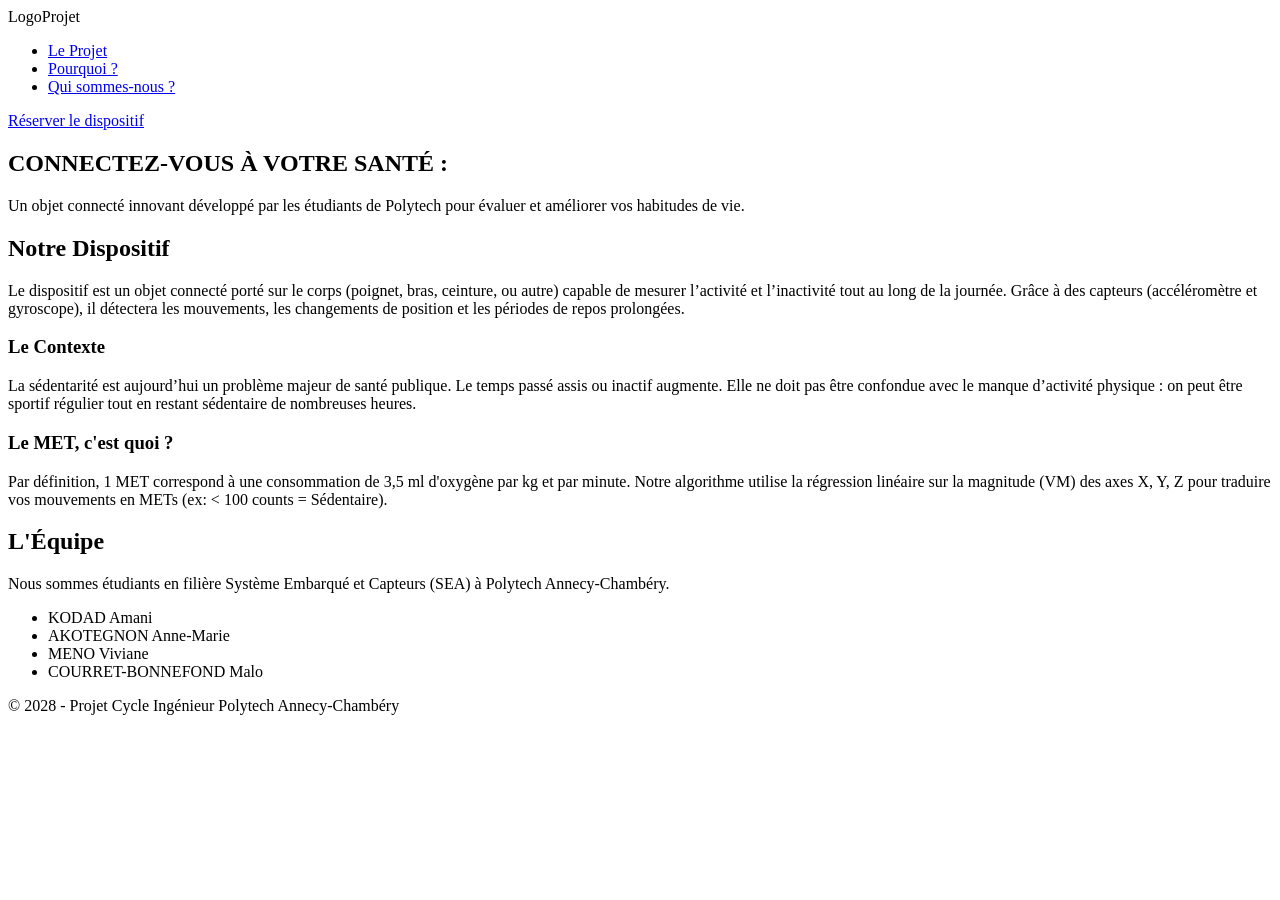
==== 2028_Sante.html @ d6a70e6d "html add" ====
<!DOCTYPE html>
<html lang="fr">
<head>
    <meta charset="UTF-8">
    <meta name="viewport" content="width=device-width, initial-scale=1.0">
    <title>Projet Anti-Sédentarité | Polytech Annecy-Chambéry</title>
    <link rel="stylesheet" href="2028_Sante.css">
</head>
<body>

    <header>
        <div class="logo">LogoProjet</div>
        <nav>
            <ul>
                <li><a href="#projet">Le Projet</a></li>
                <li><a href="#explications">Pourquoi ?</a></li>
                <li><a href="#equipe">Qui sommes-nous ?</a></li>
            </ul>
        </nav>
        <a href="#inscription" class="btn-cta">Réserver le dispositif</a>
    </header>

    <main>
        <section class="hero">
            <h1>CONNECTEZ-VOUS À VOTRE SANTÉ :</h1> 
            <p>Un objet connecté innovant développé par les étudiants de Polytech pour évaluer et améliorer vos habitudes de vie.</p>
        </section>

        <section id="projet" class="content-section">
            <h2>Notre Dispositif</h2>
            <p>Le dispositif est un objet connecté porté sur le corps (poignet, bras, ceinture, ou autre) capable de mesurer l’activité et l’inactivité tout au long de la journée. Grâce à des capteurs (accéléromètre et gyroscope), il détectera les mouvements, les changements de position et les périodes de repos prolongées.</p>
        </section>

        <section id="explications" class="grid-section">
            <div class="card blue-card">
                <h3>Le Contexte</h3>
                <p>La sédentarité est aujourd’hui un problème majeur de santé publique. Le temps passé assis ou inactif augmente. Elle ne doit pas être confondue avec le manque d’activité physique : on peut être sportif régulier tout en restant sédentaire de nombreuses heures.</p>
            </div>
            
            <div class="card green-card">
                <h3>Le MET, c'est quoi ?</h3>
                <p>Par définition, 1 MET correspond à une consommation de 3,5 ml d'oxygène par kg et par minute. Notre algorithme utilise la régression linéaire sur la magnitude (VM) des axes X, Y, Z pour traduire vos mouvements en METs (ex: < 100 counts = Sédentaire).</p>
            </div>
        </section>

        <section id="equipe" class="content-section text-center">
            <h2>L'Équipe</h2>
            <p>Nous sommes étudiants en filière Système Embarqué et Capteurs (SEA) à Polytech Annecy-Chambéry.</p>
            <ul class="team-list">
                <li>KODAD Amani</li>
                <li>AKOTEGNON Anne-Marie</li>
                <li>MENO Viviane</li>
                <li>COURRET-BONNEFOND Malo</li>
            </ul>
        </section>
    </main>

    <footer>
        <p>&copy; 2028 - Projet Cycle Ingénieur Polytech Annecy-Chambéry</p>
    </footer>

</body>
</html>
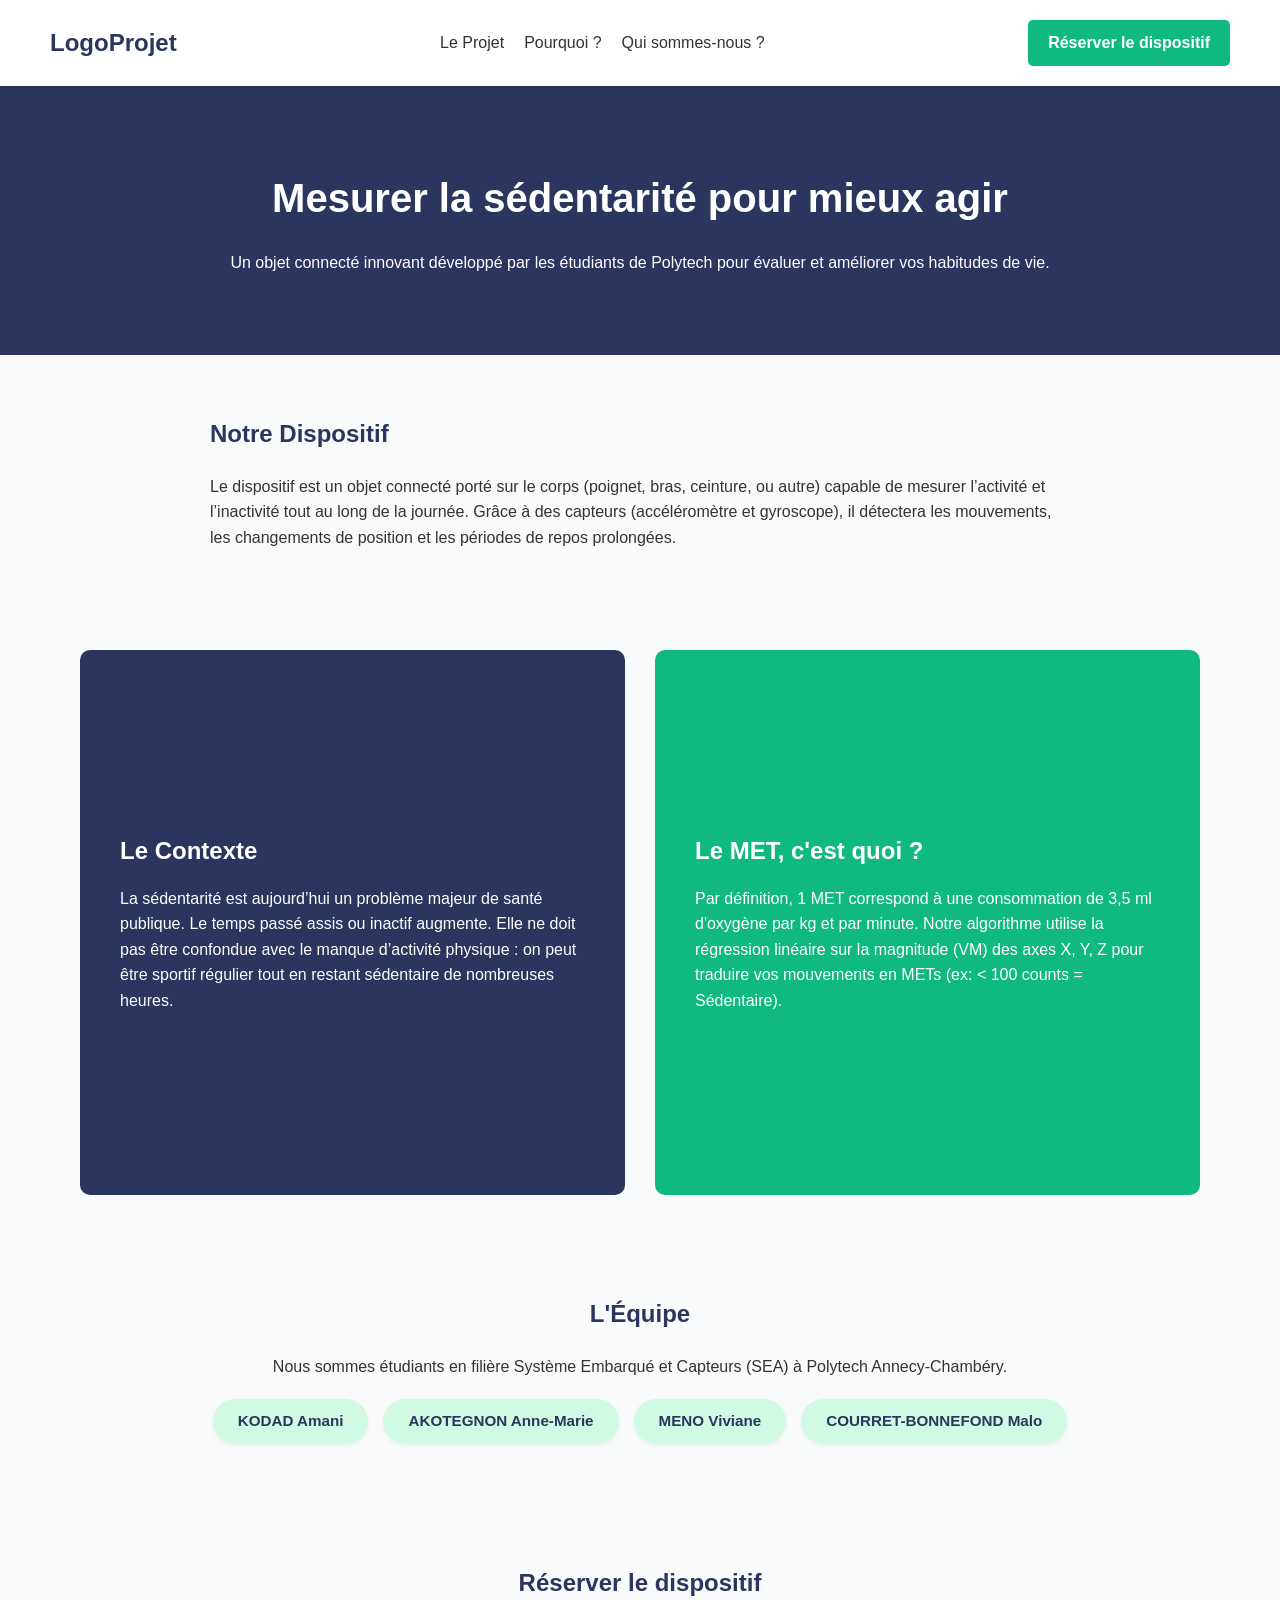
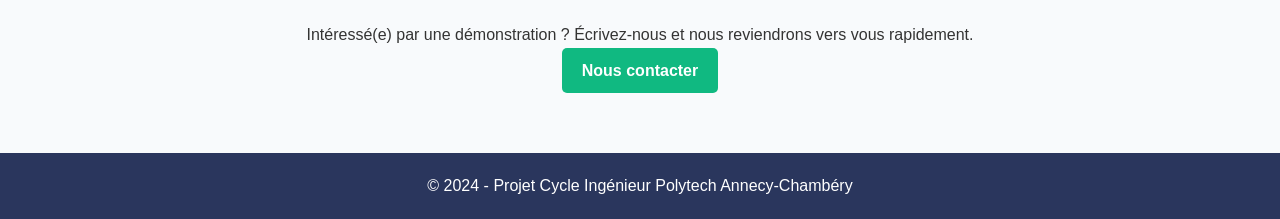
==== commit 24902384: "css add" ====
--- a/2028_Sante.html
+++ b/2028_Sante.html
@@ -22,7 +22,7 @@
 
     <main>
         <section class="hero">
-            <h1>CONNECTEZ-VOUS À VOTRE SANTÉ :</h1> 
+            <h1>Mesurer la sédentarité pour mieux agir</h1>
             <p>Un objet connecté innovant développé par les étudiants de Polytech pour évaluer et améliorer vos habitudes de vie.</p>
         </section>
 
@@ -53,10 +53,16 @@
                 <li>COURRET-BONNEFOND Malo</li>
             </ul>
         </section>
+
+        <section id="inscription" class="content-section text-center">
+            <h2>Réserver le dispositif</h2>
+            <p>Intéressé(e) par une démonstration ? Écrivez-nous et nous reviendrons vers vous rapidement.</p>
+            <a href="mailto:contact@polytech-annecy.fr" class="btn-cta">Nous contacter</a>
+        </section>
     </main>
 
     <footer>
-        <p>&copy; 2028 - Projet Cycle Ingénieur Polytech Annecy-Chambéry</p>
+        <p>&copy; 2024 - Projet Cycle Ingénieur Polytech Annecy-Chambéry</p>
     </footer>
 
 </body>
--- a/2028_Sante.css
+++ b/2028_Sante.css
@@ -0,0 +1,305 @@
+/* Variables de couleurs basées sur Santé.fr */
+:root {
+    --primary-blue: #2A365D; /* Version mise à jour */
+    --accent-emerald: #10B981;
+    --light-green: #D1FAE5;
+    --text-dark: #333333;
+    --text-light: #FFFFFF;
+}
+
+/* Reset & Base */
+* {
+    box-sizing: border-box;
+    margin: 0;
+    padding: 0;
+    font-family: 'Segoe UI', Tahoma, Geneva, Verdana, sans-serif;
+}
+
+body {
+    background-color: #F8FAFC;
+    color: var(--text-dark);
+    line-height: 1.6;
+    scroll-behavior: smooth;
+}
+
+/* En-tête */
+header {
+    display: flex;
+    justify-content: space-between;
+    align-items: center;
+    padding: 20px 50px;
+    background-color: var(--text-light);
+    box-shadow: 0 2px 10px rgba(0,0,0,0.1);
+    position: sticky;
+    top: 0;
+    z-index: 100;
+}
+
+.logo {
+    font-weight: bold;
+    font-size: 1.5rem;
+    color: var(--primary-blue);
+}
+
+nav ul {
+    list-style: none;
+    display: flex;
+    gap: 20px;
+}
+
+nav a {
+    text-decoration: none;
+    color: var(--text-dark);
+    font-weight: 500;
+    transition: color 0.3s;
+}
+
+nav a:hover {
+    color: var(--accent-emerald);
+}
+
+.btn-cta {
+    background-color: var(--accent-emerald);
+    color: var(--text-light);
+    padding: 10px 20px;
+    border: none;
+    border-radius: 5px;
+    text-decoration: none;
+    font-weight: bold;
+    font-size: 1rem;
+    cursor: pointer;
+    transition: background-color 0.3s;
+    display: inline-block;
+}
+
+.btn-cta:hover {
+    background-color: #0e9f6e;
+}
+
+/* Hero Section */
+.hero {
+    background-color: var(--primary-blue);
+    color: var(--text-light);
+    text-align: center;
+    padding: 80px 20px;
+}
+
+.hero h1 {
+    font-size: 2.5rem;
+    margin-bottom: 20px;
+}
+
+/* Sections standards */
+.content-section {
+    padding: 60px 20px;
+    max-width: 900px;
+    margin: 0 auto;
+}
+
+.content-section h2 {
+    color: var(--primary-blue);
+    margin-bottom: 20px;
+}
+
+.text-center {
+    text-align: center;
+}
+
+/* Section Grille (Les carrés) */
+.grid-section {
+    display: grid;
+    grid-template-columns: repeat(auto-fit, minmax(300px, 1fr));
+    gap: 30px;
+    padding: 40px;
+    max-width: 1200px;
+    margin: 0 auto;
+}
+
+.card {
+    padding: 40px;
+    border-radius: 10px;
+    color: var(--text-light);
+    aspect-ratio: 1 / 1;
+    display: flex;
+    flex-direction: column;
+    justify-content: center;
+}
+
+.card h3 {
+    font-size: 1.5rem;
+    margin-bottom: 15px;
+}
+
+.blue-card { background-color: var(--primary-blue); }
+.green-card { background-color: var(--accent-emerald); }
+
+/* Équipe (Les encadrés ovales remis en place) */
+.team-list {
+    list-style: none;
+    margin-top: 20px;
+    display: flex;
+    justify-content: center;
+    gap: 15px; /* Légèrement réduit pour un meilleur alignement */
+    flex-wrap: wrap;
+    padding: 0;
+}
+
+.team-list li {
+    background-color: var(--light-green);
+    color: var(--primary-blue);
+    padding: 10px 25px;
+    border-radius: 25px; /* Forme ovale */
+    font-weight: bold;
+    font-size: 0.95rem;
+    box-shadow: 0 2px 5px rgba(0,0,0,0.05);
+    white-space: nowrap; /* Évite que les noms longs ne reviennent à la ligne à l'intérieur */
+}
+
+/* Footer */
+footer {
+    text-align: center;
+    padding: 20px;
+    background-color: var(--primary-blue);
+    color: var(--text-light);
+}
+
+/* ============================================== */
+/* MODALES ET FORMULAIRES                         */
+/* ============================================== */
+
+.modal {
+    display: none;
+    position: fixed;
+    z-index: 1000;
+    left: 0;
+    top: 0;
+    width: 100%;
+    height: 100%;
+    background-color: rgba(0, 0, 0, 0.6);
+    align-items: center;
+    justify-content: center;
+    backdrop-filter: blur(3px);
+}
+
+.modal-content {
+    background-color: #fff;
+    padding: 30px;
+    border-radius: 12px;
+    width: 90%;
+    max-width: 500px;
+    position: relative;
+    box-shadow: 0 5px 30px rgba(0,0,0,0.3);
+    animation: fadeIn 0.3s;
+    max-height: 90vh;
+    overflow-y: auto;
+}
+
+@keyframes fadeIn {
+    from { opacity: 0; transform: translateY(-20px); }
+    to { opacity: 1; transform: translateY(0); }
+}
+
+.close-btn {
+    position: absolute;
+    top: 15px;
+    right: 20px;
+    color: #aaa;
+    font-size: 28px;
+    font-weight: bold;
+    cursor: pointer;
+}
+
+.close-btn:hover { color: var(--primary-blue); }
+
+.modal-header {
+    text-align: left;
+    border-bottom: 2px solid var(--light-green);
+    padding-bottom: 15px;
+    margin-bottom: 15px;
+}
+
+.modal-header h2 {
+    color: var(--primary-blue);
+    margin-bottom: 5px;
+}
+
+.role-badge {
+    color: var(--accent-emerald);
+    font-weight: 500;
+    font-size: 1rem;
+}
+
+.modal-body { text-align: left; }
+
+.tab-container {
+    display: flex;
+    margin-bottom: 20px;
+    border-bottom: 2px solid #E2E8F0;
+    margin-top: 10px;
+}
+
+.tab-btn {
+    flex: 1;
+    padding: 10px;
+    background: none;
+    border: none;
+    font-size: 1.1rem;
+    font-weight: bold;
+    color: #aaa;
+    cursor: pointer;
+    transition: 0.3s;
+}
+
+.tab-btn.active {
+    color: var(--primary-blue);
+    border-bottom: 3px solid var(--accent-emerald);
+}
+
+.form-section { display: none; }
+.form-section.active { display: block; animation: fadeIn 0.4s; }
+
+.form-group {
+    margin-bottom: 15px;
+    text-align: left;
+}
+
+.form-group label {
+    display: block;
+    margin-bottom: 5px;
+    font-weight: bold;
+    color: var(--primary-blue);
+    font-size: 0.9rem;
+}
+
+.form-group input, .form-group select, .form-group textarea {
+    width: 100%;
+    padding: 10px;
+    border: 1px solid #ccc;
+    border-radius: 5px;
+    font-family: inherit;
+}
+
+.form-row {
+    display: flex;
+    gap: 15px;
+}
+
+.form-row .form-group { flex: 1; }
+
+.btn-submit {
+    width: 100%;
+    background-color: var(--accent-emerald);
+    color: white;
+    padding: 12px;
+    border: none;
+    border-radius: 5px;
+    font-size: 1rem;
+    font-weight: bold;
+    cursor: pointer;
+    margin-top: 15px;
+    transition: background-color 0.3s;
+}
+
+.btn-submit:hover {
+    background-color: #0e9f6e;
+}
